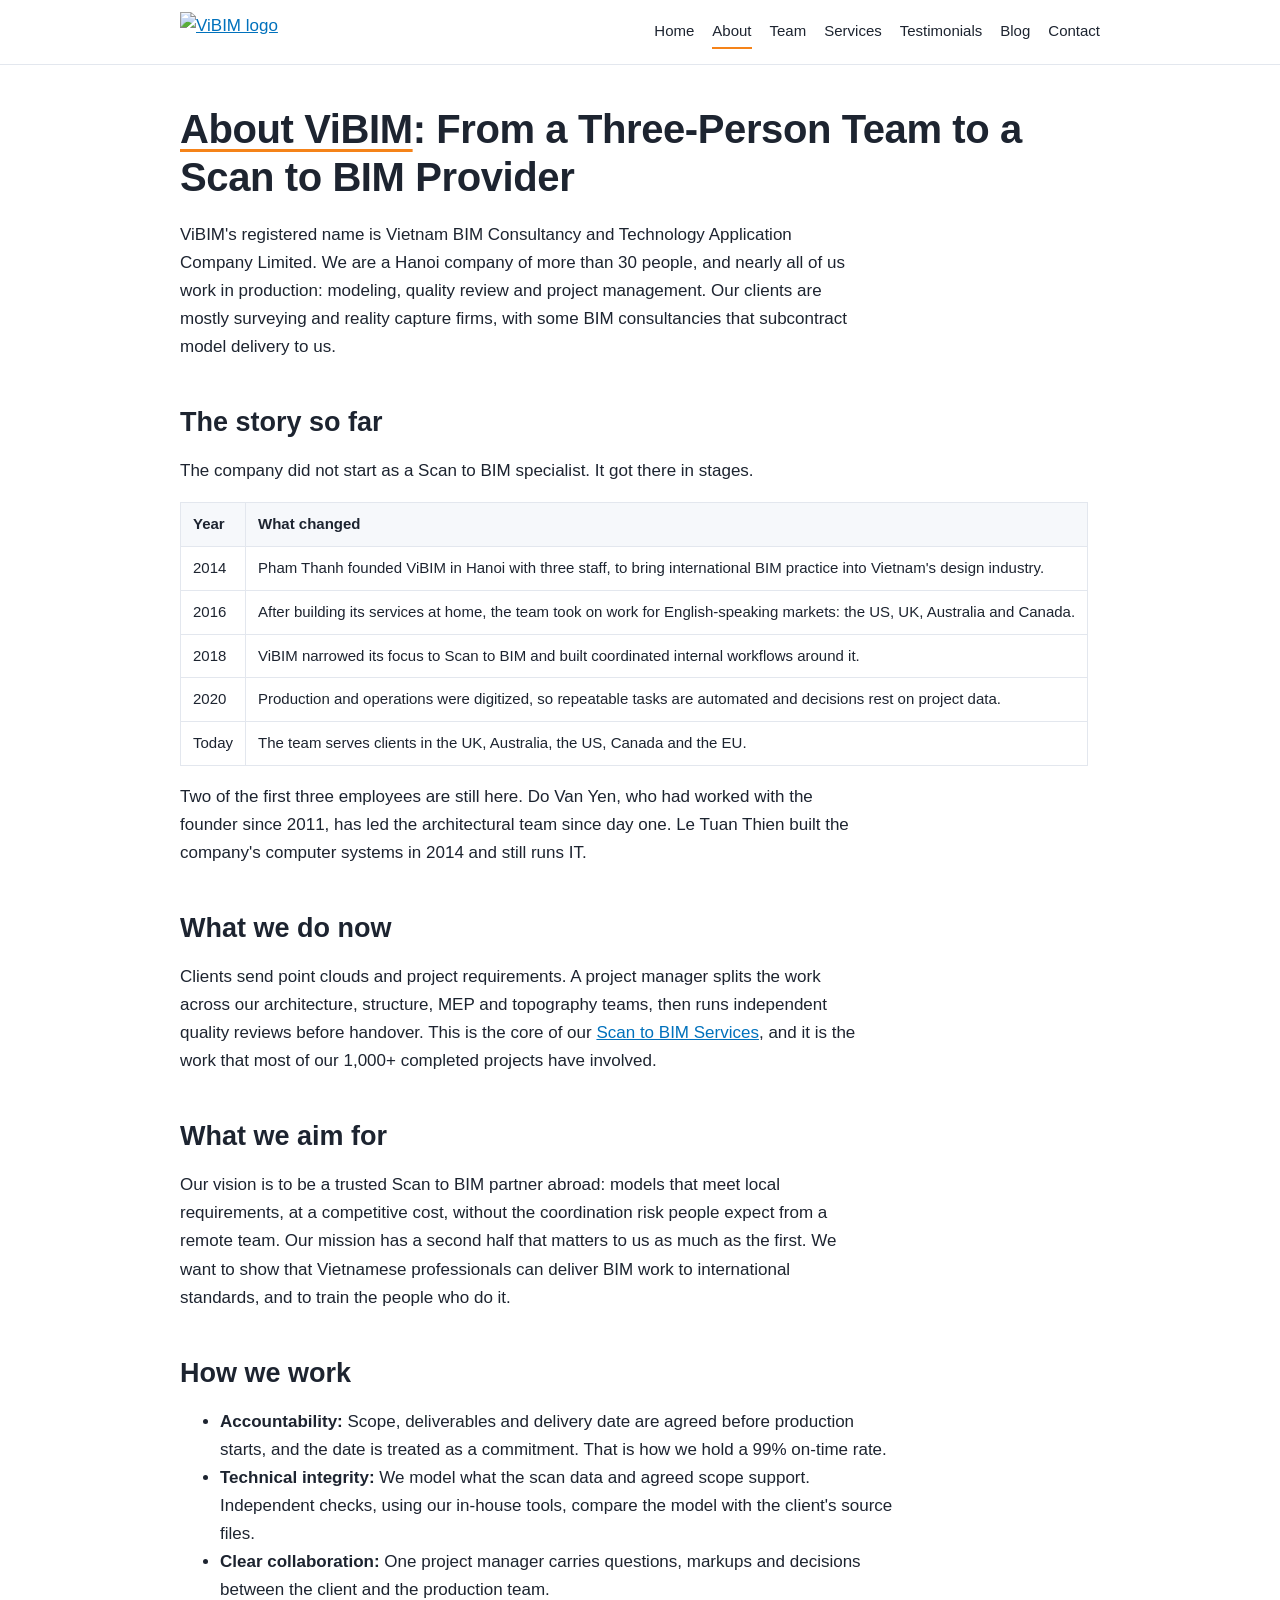
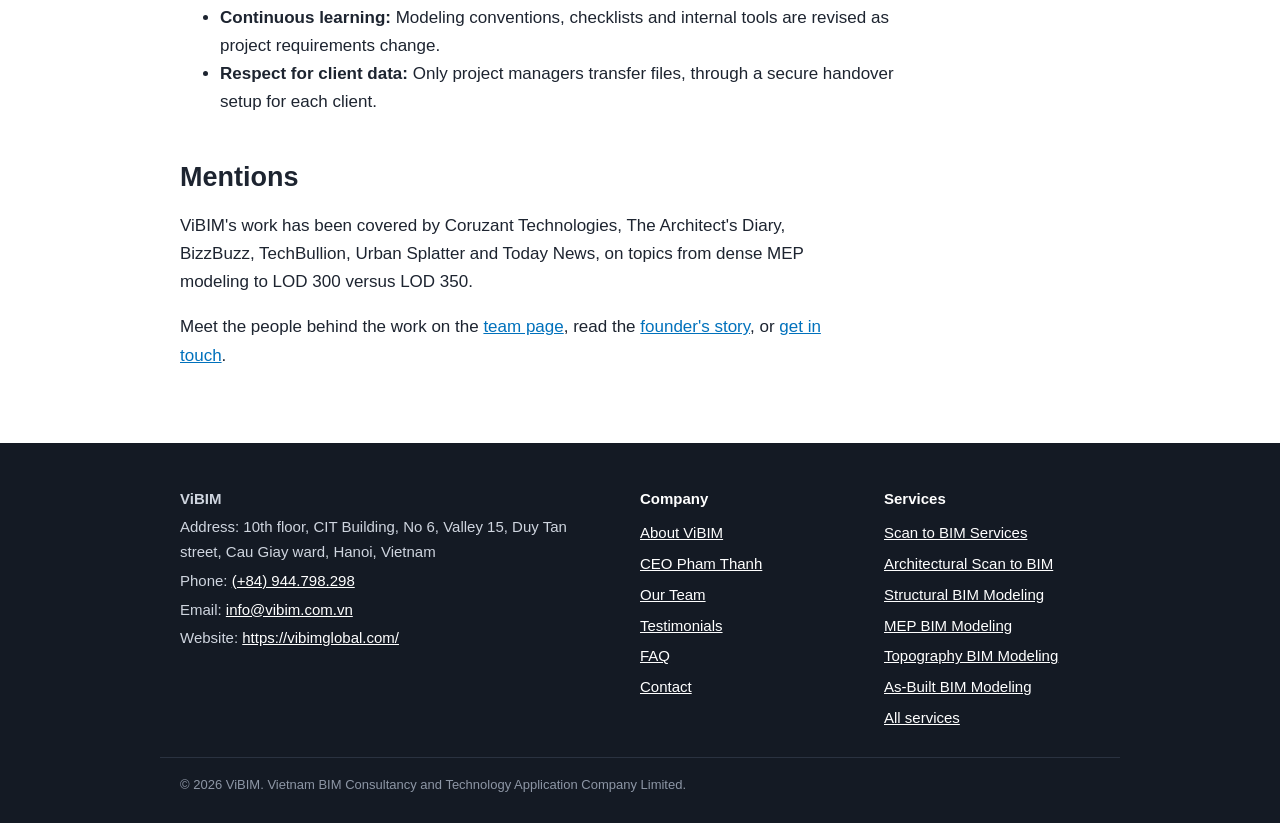
==== about-us/index.html @ de6d9683 "ViBIM site: home, company, team, services, FAQ, contact" ====
<!doctype html>
<html lang="en">
<head>
<meta charset="utf-8">
<meta name="viewport" content="width=device-width, initial-scale=1">
<title>About ViBIM | BIM Outsourcing Company in Hanoi</title>
<meta name="description" content="How ViBIM grew from a three-person BIM team in Hanoi in 2014 into a Scan to BIM provider for survey firms in five international markets.">
<meta name="robots" content="index,follow">
<link rel="canonical" href="https://vibim-scan-to-bim.github.io/about-us/">
<meta property="og:type" content="website">
<meta property="og:title" content="About ViBIM | BIM Outsourcing Company in Hanoi">
<meta property="og:description" content="How ViBIM grew from a three-person BIM team in Hanoi in 2014 into a Scan to BIM provider for survey firms in five international markets.">
<meta property="og:url" content="https://vibim-scan-to-bim.github.io/about-us/">
<link rel="icon" href="https://vibimglobal.com/wp-content/uploads/2025/07/logo-vibim-3-300x94.png">
<link rel="stylesheet" href="/assets/site.css">
</head>
<body>
<header class="site-header"><div class="wrap bar"><a class="logo" href="/"><img src="https://vibimglobal.com/wp-content/uploads/2025/07/logo-vibim-3-300x94.png" alt="ViBIM logo" width="150" height="47"></a><nav aria-label="Main"><a href="/">Home</a><a href="/about-us/" aria-current="page">About</a><a href="/our-team/">Team</a><a href="/services/">Services</a><a href="/testimonials/">Testimonials</a><a href="/vibim-syndicate/">Blog</a><a href="/contact-us/">Contact</a></nav></div></header>
<main class="wrap">
<article>
<h1><a href="https://vibimglobal.com/about-us/">About ViBIM</a>: From a Three-Person Team to a Scan to BIM Provider</h1>

<p>ViBIM's registered name is Vietnam BIM Consultancy and Technology Application Company Limited. We are a Hanoi company of more than 30 people, and nearly all of us work in production: modeling, quality review and project management. Our clients are mostly surveying and reality capture firms, with some BIM consultancies that subcontract model delivery to us.</p>
<h2>The story so far</h2>
<p>The company did not start as a Scan to BIM specialist. It got there in stages.</p>
<table>
<thead>
<tr>
<th>Year</th>
<th>What changed</th>
</tr>
</thead>
<tbody>
<tr>
<td>2014</td>
<td>Pham Thanh founded ViBIM in Hanoi with three staff, to bring international BIM practice into Vietnam's design industry.</td>
</tr>
<tr>
<td>2016</td>
<td>After building its services at home, the team took on work for English-speaking markets: the US, UK, Australia and Canada.</td>
</tr>
<tr>
<td>2018</td>
<td>ViBIM narrowed its focus to Scan to BIM and built coordinated internal workflows around it.</td>
</tr>
<tr>
<td>2020</td>
<td>Production and operations were digitized, so repeatable tasks are automated and decisions rest on project data.</td>
</tr>
<tr>
<td>Today</td>
<td>The team serves clients in the UK, Australia, the US, Canada and the EU.</td>
</tr>
</tbody>
</table>
<p>Two of the first three employees are still here. Do Van Yen, who had worked with the founder since 2011, has led the architectural team since day one. Le Tuan Thien built the company's computer systems in 2014 and still runs IT.</p>
<h2>What we do now</h2>
<p>Clients send point clouds and project requirements. A project manager splits the work across our architecture, structure, MEP and topography teams, then runs independent quality reviews before handover. This is the core of our <a href="https://vibimglobal.com/point-cloud-to-bim-services/">Scan to BIM Services</a>, and it is the work that most of our 1,000+ completed projects have involved.</p>
<h2>What we aim for</h2>
<p>Our vision is to be a trusted Scan to BIM partner abroad: models that meet local requirements, at a competitive cost, without the coordination risk people expect from a remote team. Our mission has a second half that matters to us as much as the first. We want to show that Vietnamese professionals can deliver BIM work to international standards, and to train the people who do it.</p>
<h2>How we work</h2>
<ul>
<li><strong>Accountability:</strong> Scope, deliverables and delivery date are agreed before production starts, and the date is treated as a commitment. That is how we hold a 99% on-time rate.</li>
<li><strong>Technical integrity:</strong> We model what the scan data and agreed scope support. Independent checks, using our in-house tools, compare the model with the client's source files.</li>
<li><strong>Clear collaboration:</strong> One project manager carries questions, markups and decisions between the client and the production team.</li>
<li><strong>Continuous learning:</strong> Modeling conventions, checklists and internal tools are revised as project requirements change.</li>
<li><strong>Respect for client data:</strong> Only project managers transfer files, through a secure handover setup for each client.</li>
</ul>
<h2>Mentions</h2>
<p>ViBIM's work has been covered by Coruzant Technologies, The Architect's Diary, BizzBuzz, TechBullion, Urban Splatter and Today News, on topics from dense MEP modeling to LOD 300 versus LOD 350.</p>
<p>Meet the people behind the work on the <a href="/our-team/">team page</a>, read the <a href="/ceo-pham-thanh/">founder's story</a>, or <a href="/contact-us/">get in touch</a>.</p>
</article>
</main>
<footer class="site-footer"><div class="wrap cols">
<div class="nap" itemscope>
<p class="nap-name"><strong>ViBIM</strong></p>
<p>Address: 10th floor, CIT Building, No 6, Valley 15, Duy Tan street, Cau Giay ward, Hanoi, Vietnam</p>
<p>Phone: <a href="tel:+84944798298">(+84) 944.798.298</a></p>
<p>Email: <a href="mailto:info@vibim.com.vn">info@vibim.com.vn</a></p>
<p>Website: <a href="https://vibimglobal.com/">https://vibimglobal.com/</a></p>
</div>
<div><p class="fh">Company</p><ul><li><a href="/about-us/">About ViBIM</a></li><li><a href="/ceo-pham-thanh/">CEO Pham Thanh</a></li><li><a href="/our-team/">Our Team</a></li><li><a href="/testimonials/">Testimonials</a></li><li><a href="/faq/">FAQ</a></li><li><a href="/contact-us/">Contact</a></li></ul></div>
<div><p class="fh">Services</p><ul><li><a href="/services/point-cloud-to-bim-services/">Scan to BIM Services</a></li><li><a href="/services/architectural-scan-to-bim-services/">Architectural Scan to BIM</a></li><li><a href="/services/structural-bim-modeling/">Structural BIM Modeling</a></li><li><a href="/services/mep-bim-modeling/">MEP BIM Modeling</a></li><li><a href="/services/topography-bim-modeling/">Topography BIM Modeling</a></li><li><a href="/services/as-built-bim-modeling/">As-Built BIM Modeling</a></li><li><a href="/services/">All services</a></li></ul></div>
</div><div class="wrap copy">&copy; 2026 ViBIM. Vietnam BIM Consultancy and Technology Application Company Limited.</div></footer>
</body>
</html>
---- assets/site.css ----
:root{--ink:#1d2430;--muted:#5b6575;--line:#e3e7ee;--bg:#fff;--soft:#f6f8fb;--brand:#f58319;--blue:#0071bc}
*{box-sizing:border-box}html{-webkit-text-size-adjust:100%}
body{margin:0;font:17px/1.65 -apple-system,BlinkMacSystemFont,"Segoe UI",Roboto,Helvetica,Arial,sans-serif;color:var(--ink);background:var(--bg)}
.wrap{max-width:960px;margin:0 auto;padding-inline:20px}
a{color:var(--blue)}a:hover{color:var(--brand)}
.site-header{border-bottom:1px solid var(--line);background:#fff}
.bar{display:flex;flex-wrap:wrap;align-items:center;justify-content:space-between;gap:12px;padding-block:12px}
.logo img{display:block;height:40px;width:auto}
nav{display:flex;flex-wrap:wrap;gap:4px 18px;font-size:15px}
nav a{color:var(--ink);text-decoration:none;padding:4px 0;border-bottom:2px solid transparent}
nav a[aria-current=page],nav a:hover{border-color:var(--brand);color:var(--ink)}
main{padding-block:40px 56px}
h1{font-size:clamp(28px,4.4vw,40px);line-height:1.2;margin:0 0 20px;letter-spacing:-.01em}
h1 a{color:inherit;text-decoration-color:var(--brand);text-underline-offset:6px;text-decoration-thickness:3px}
h2{font-size:clamp(22px,3vw,27px);line-height:1.3;margin:44px 0 12px}
h3{font-size:19px;margin:28px 0 8px}
p,li{max-width:72ch}
.hero{margin:0 0 28px}.hero img{width:100%;height:auto;border-radius:10px;display:block}
table{border-collapse:collapse;width:100%;margin:16px 0;font-size:15px;display:block;overflow-x:auto}
th,td{border:1px solid var(--line);padding:9px 12px;text-align:left;vertical-align:top}th{background:var(--soft)}
blockquote{margin:20px 0;padding:14px 20px;border-left:4px solid var(--brand);background:var(--soft)}
.post-list{list-style:none;padding:0}.post-list li{padding:14px 0;border-bottom:1px solid var(--line)}
.site-footer{background:#141a24;color:#cfd5df;font-size:15px}
.site-footer a{color:#fff}
.cols{display:grid;grid-template-columns:2fr 1fr 1fr;gap:28px;padding-block:40px 20px}
.site-footer ul{list-style:none;padding:0;margin:0}.site-footer li{margin:6px 0}
.site-footer p{margin:4px 0}.fh{font-weight:700;color:#fff;margin-bottom:10px!important}
.copy{border-top:1px solid #2a3240;padding-block:16px 28px;font-size:13px;color:#8d96a5}
@media (max-width:720px){.cols{grid-template-columns:1fr}}
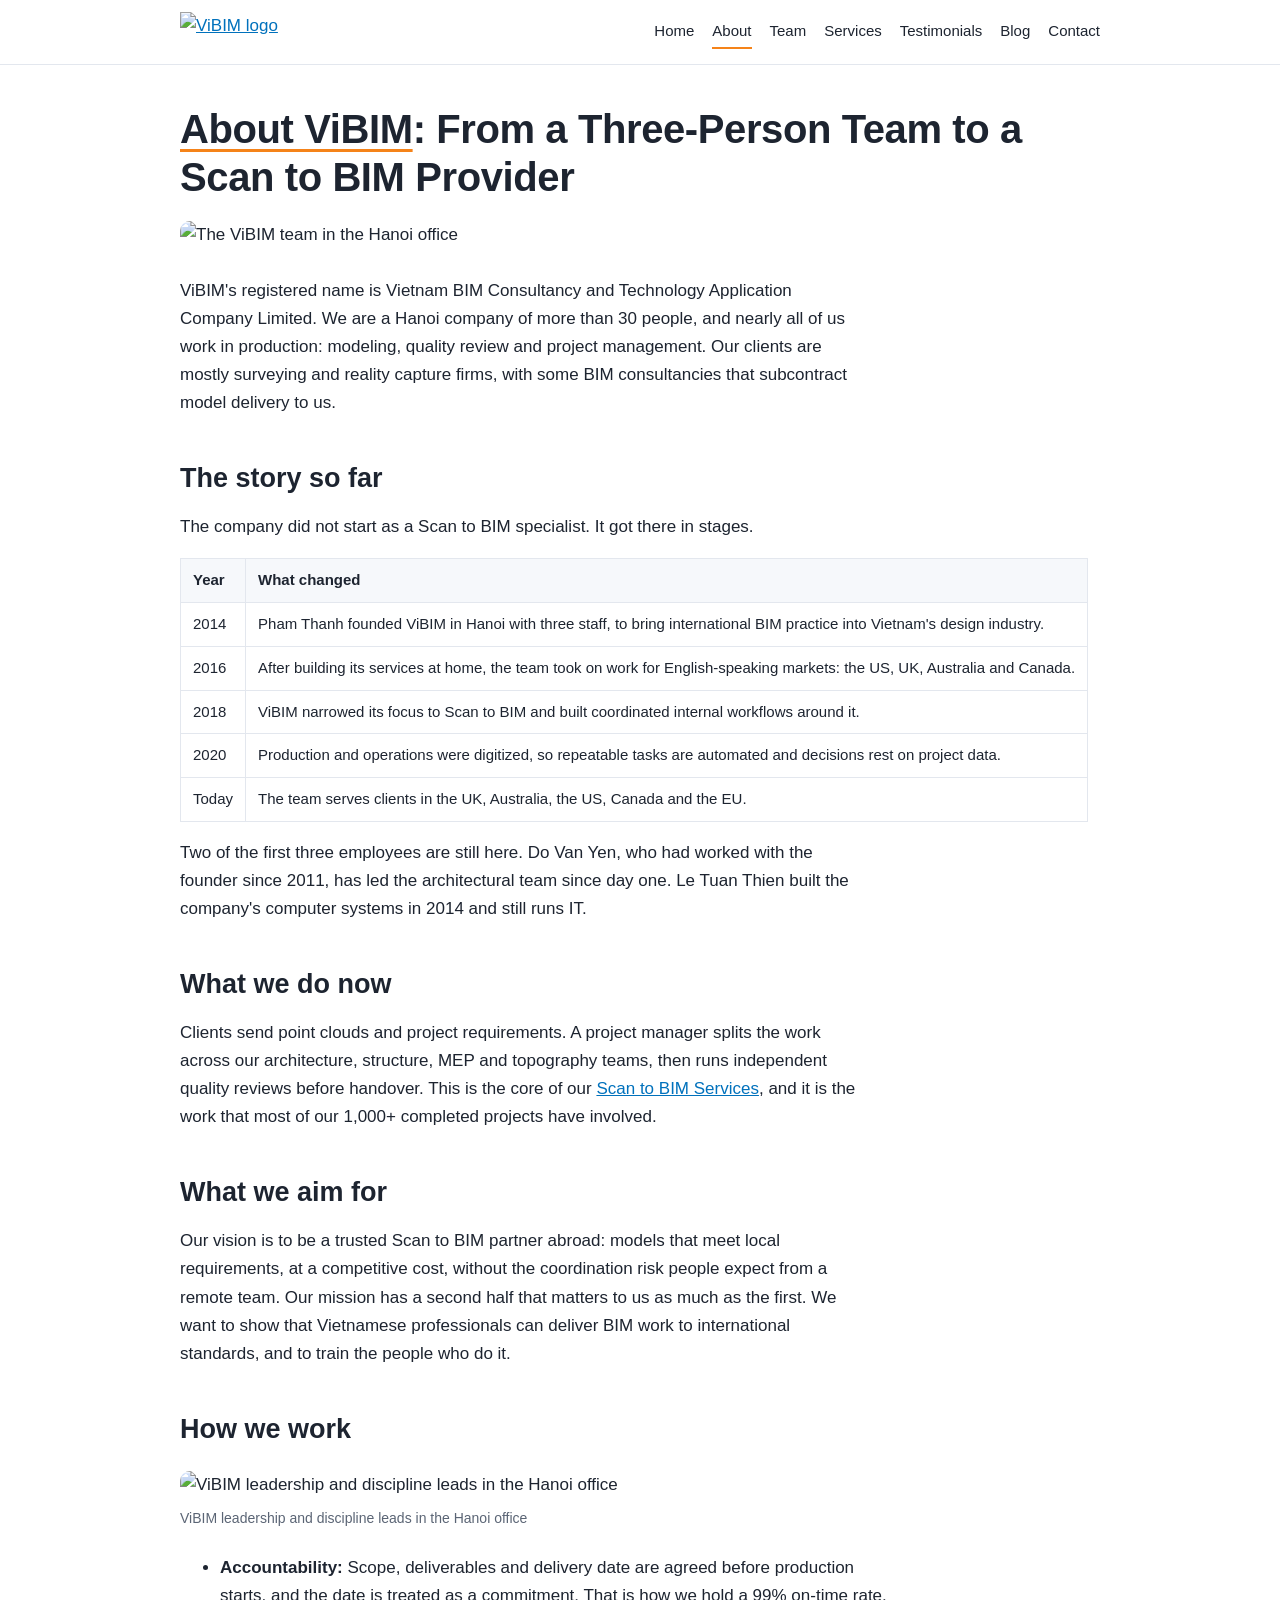
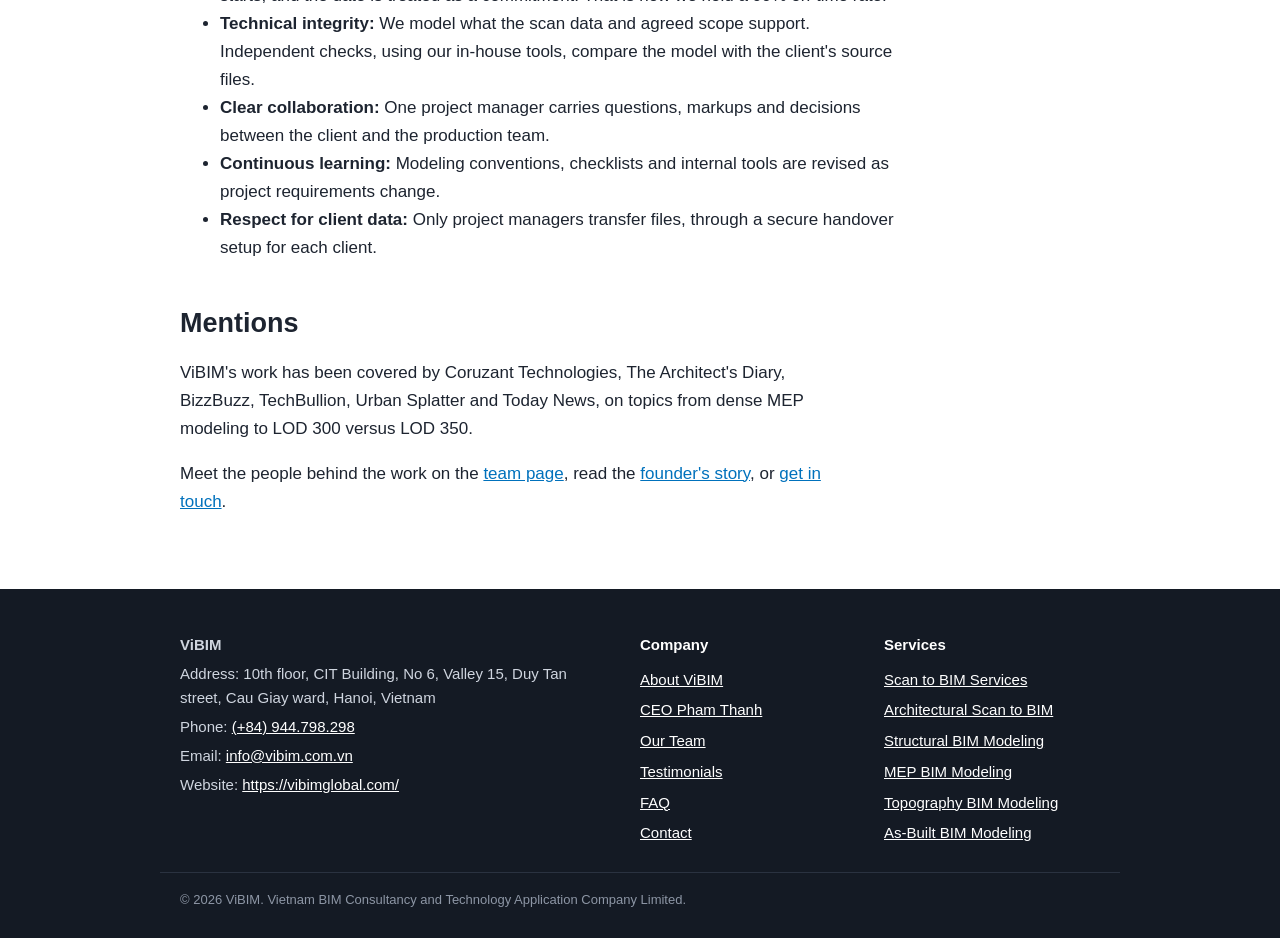
==== commit 0ee59965: "Add page images, make Scan to BIM page the services hub" ====
--- a/about-us/index.html
+++ b/about-us/index.html
@@ -15,13 +15,13 @@
 <link rel="stylesheet" href="/assets/site.css">
 </head>
 <body>
-<header class="site-header"><div class="wrap bar"><a class="logo" href="/"><img src="https://vibimglobal.com/wp-content/uploads/2025/07/logo-vibim-3-300x94.png" alt="ViBIM logo" width="150" height="47"></a><nav aria-label="Main"><a href="/">Home</a><a href="/about-us/" aria-current="page">About</a><a href="/our-team/">Team</a><a href="/services/">Services</a><a href="/testimonials/">Testimonials</a><a href="/vibim-syndicate/">Blog</a><a href="/contact-us/">Contact</a></nav></div></header>
+<header class="site-header"><div class="wrap bar"><a class="logo" href="/"><img src="https://vibimglobal.com/wp-content/uploads/2025/07/logo-vibim-3-300x94.png" alt="ViBIM logo" width="150" height="47"></a><nav aria-label="Main"><a href="/">Home</a><a href="/about-us/" aria-current="page">About</a><a href="/our-team/">Team</a><a href="/services/point-cloud-to-bim-services/">Services</a><a href="/testimonials/">Testimonials</a><a href="/vibim-syndicate/">Blog</a><a href="/contact-us/">Contact</a></nav></div></header>
 <main class="wrap">
 <article>
 <h1><a href="https://vibimglobal.com/about-us/">About ViBIM</a>: From a Three-Person Team to a Scan to BIM Provider</h1>
-
+<figure class="hero"><img src="https://vibimglobal.com/wp-content/uploads/2025/06/eecf1f69686f786896a2b86aa9a3f7fe1ba91f11-1024x683.jpg" alt="The ViBIM team in the Hanoi office" loading="eager"></figure>
 <p>ViBIM's registered name is Vietnam BIM Consultancy and Technology Application Company Limited. We are a Hanoi company of more than 30 people, and nearly all of us work in production: modeling, quality review and project management. Our clients are mostly surveying and reality capture firms, with some BIM consultancies that subcontract model delivery to us.</p>
-<h2>The story so far</h2>
+<h2 id="the-story-so-far">The story so far</h2>
 <p>The company did not start as a Scan to BIM specialist. It got there in stages.</p>
 <table>
 <thead>
@@ -54,11 +54,12 @@
 </tbody>
 </table>
 <p>Two of the first three employees are still here. Do Van Yen, who had worked with the founder since 2011, has led the architectural team since day one. Le Tuan Thien built the company's computer systems in 2014 and still runs IT.</p>
-<h2>What we do now</h2>
+<h2 id="what-we-do-now">What we do now</h2>
 <p>Clients send point clouds and project requirements. A project manager splits the work across our architecture, structure, MEP and topography teams, then runs independent quality reviews before handover. This is the core of our <a href="https://vibimglobal.com/point-cloud-to-bim-services/">Scan to BIM Services</a>, and it is the work that most of our 1,000+ completed projects have involved.</p>
-<h2>What we aim for</h2>
+<h2 id="what-we-aim-for">What we aim for</h2>
 <p>Our vision is to be a trusted Scan to BIM partner abroad: models that meet local requirements, at a competitive cost, without the coordination risk people expect from a remote team. Our mission has a second half that matters to us as much as the first. We want to show that Vietnamese professionals can deliver BIM work to international standards, and to train the people who do it.</p>
-<h2>How we work</h2>
+<h2 id="how-we-work">How we work</h2>
+<figure><img src="https://vibimglobal.com/wp-content/uploads/2025/07/vibim-leadership-team-1024x683.jpg" alt="ViBIM leadership and discipline leads in the Hanoi office" loading="lazy"><figcaption>ViBIM leadership and discipline leads in the Hanoi office</figcaption></figure>
 <ul>
 <li><strong>Accountability:</strong> Scope, deliverables and delivery date are agreed before production starts, and the date is treated as a commitment. That is how we hold a 99% on-time rate.</li>
 <li><strong>Technical integrity:</strong> We model what the scan data and agreed scope support. Independent checks, using our in-house tools, compare the model with the client's source files.</li>
@@ -66,7 +67,7 @@
 <li><strong>Continuous learning:</strong> Modeling conventions, checklists and internal tools are revised as project requirements change.</li>
 <li><strong>Respect for client data:</strong> Only project managers transfer files, through a secure handover setup for each client.</li>
 </ul>
-<h2>Mentions</h2>
+<h2 id="mentions">Mentions</h2>
 <p>ViBIM's work has been covered by Coruzant Technologies, The Architect's Diary, BizzBuzz, TechBullion, Urban Splatter and Today News, on topics from dense MEP modeling to LOD 300 versus LOD 350.</p>
 <p>Meet the people behind the work on the <a href="/our-team/">team page</a>, read the <a href="/ceo-pham-thanh/">founder's story</a>, or <a href="/contact-us/">get in touch</a>.</p>
 </article>
@@ -80,7 +81,7 @@
 <p>Website: <a href="https://vibimglobal.com/">https://vibimglobal.com/</a></p>
 </div>
 <div><p class="fh">Company</p><ul><li><a href="/about-us/">About ViBIM</a></li><li><a href="/ceo-pham-thanh/">CEO Pham Thanh</a></li><li><a href="/our-team/">Our Team</a></li><li><a href="/testimonials/">Testimonials</a></li><li><a href="/faq/">FAQ</a></li><li><a href="/contact-us/">Contact</a></li></ul></div>
-<div><p class="fh">Services</p><ul><li><a href="/services/point-cloud-to-bim-services/">Scan to BIM Services</a></li><li><a href="/services/architectural-scan-to-bim-services/">Architectural Scan to BIM</a></li><li><a href="/services/structural-bim-modeling/">Structural BIM Modeling</a></li><li><a href="/services/mep-bim-modeling/">MEP BIM Modeling</a></li><li><a href="/services/topography-bim-modeling/">Topography BIM Modeling</a></li><li><a href="/services/as-built-bim-modeling/">As-Built BIM Modeling</a></li><li><a href="/services/">All services</a></li></ul></div>
+<div><p class="fh">Services</p><ul><li><a href="/services/point-cloud-to-bim-services/">Scan to BIM Services</a></li><li><a href="/services/architectural-scan-to-bim-services/">Architectural Scan to BIM</a></li><li><a href="/services/structural-bim-modeling/">Structural BIM Modeling</a></li><li><a href="/services/mep-bim-modeling/">MEP BIM Modeling</a></li><li><a href="/services/topography-bim-modeling/">Topography BIM Modeling</a></li><li><a href="/services/as-built-bim-modeling/">As-Built BIM Modeling</a></li></ul></div>
 </div><div class="wrap copy">&copy; 2026 ViBIM. Vietnam BIM Consultancy and Technology Application Company Limited.</div></footer>
 </body>
 </html>
--- a/assets/site.css
+++ b/assets/site.css
@@ -15,7 +15,10 @@
 h2{font-size:clamp(22px,3vw,27px);line-height:1.3;margin:44px 0 12px}
 h3{font-size:19px;margin:28px 0 8px}
 p,li{max-width:72ch}
-.hero{margin:0 0 28px}.hero img{width:100%;height:auto;border-radius:10px;display:block}
+.hero{margin:0 0 28px}.hero img{width:100%;height:auto;max-height:520px;object-fit:cover;object-position:center 30%;border-radius:10px;display:block}
+figure{margin:24px 0}figure img{width:100%;height:auto;border-radius:10px;display:block}figcaption{font-size:14px;color:var(--muted);margin-top:8px}
+.avatar{float:left;width:96px;height:120px;object-fit:cover;object-position:top;border-radius:8px;margin:4px 16px 8px 0}p:has(.avatar){display:flow-root}
+.post img{max-width:100%;height:auto;border-radius:8px;margin:20px 0}pre{overflow-x:auto;background:var(--soft);padding:14px 16px;border-radius:8px;font-size:14px;line-height:1.5}
 table{border-collapse:collapse;width:100%;margin:16px 0;font-size:15px;display:block;overflow-x:auto}
 th,td{border:1px solid var(--line);padding:9px 12px;text-align:left;vertical-align:top}th{background:var(--soft)}
 blockquote{margin:20px 0;padding:14px 20px;border-left:4px solid var(--brand);background:var(--soft)}
